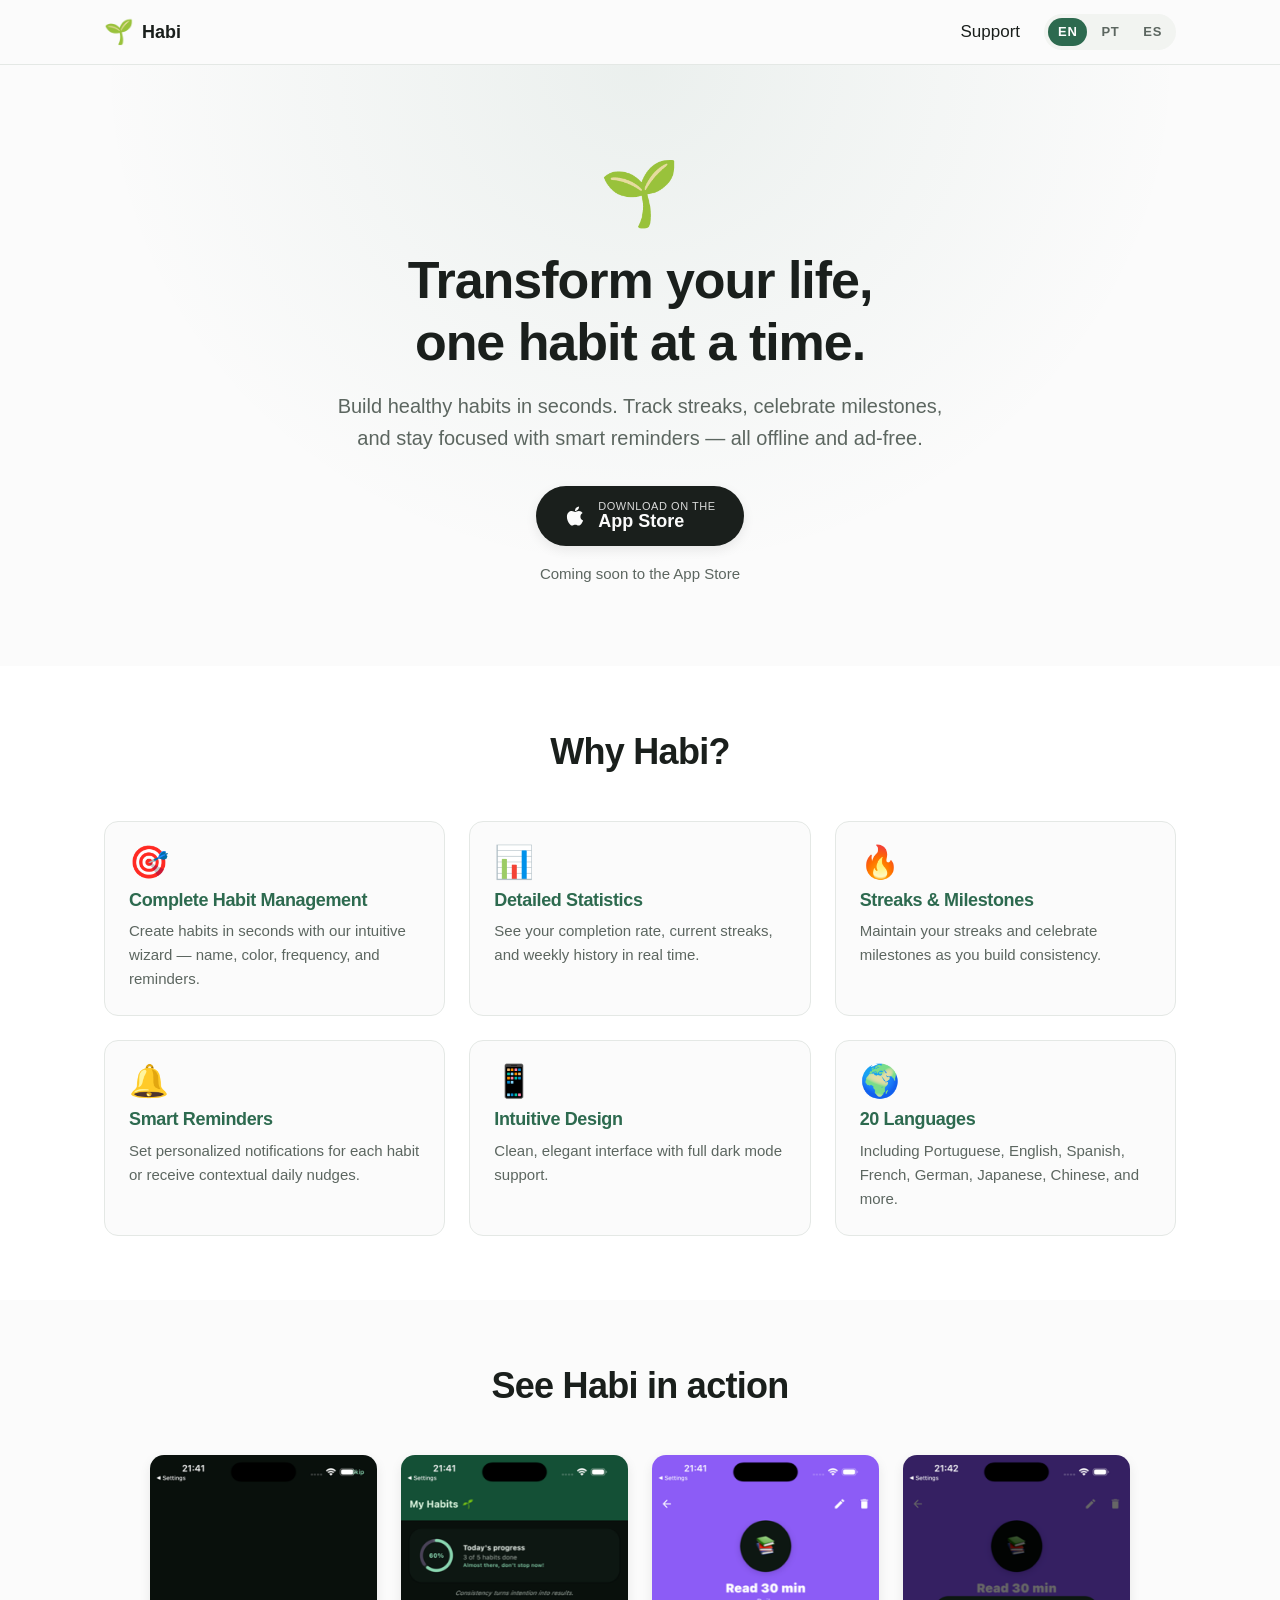
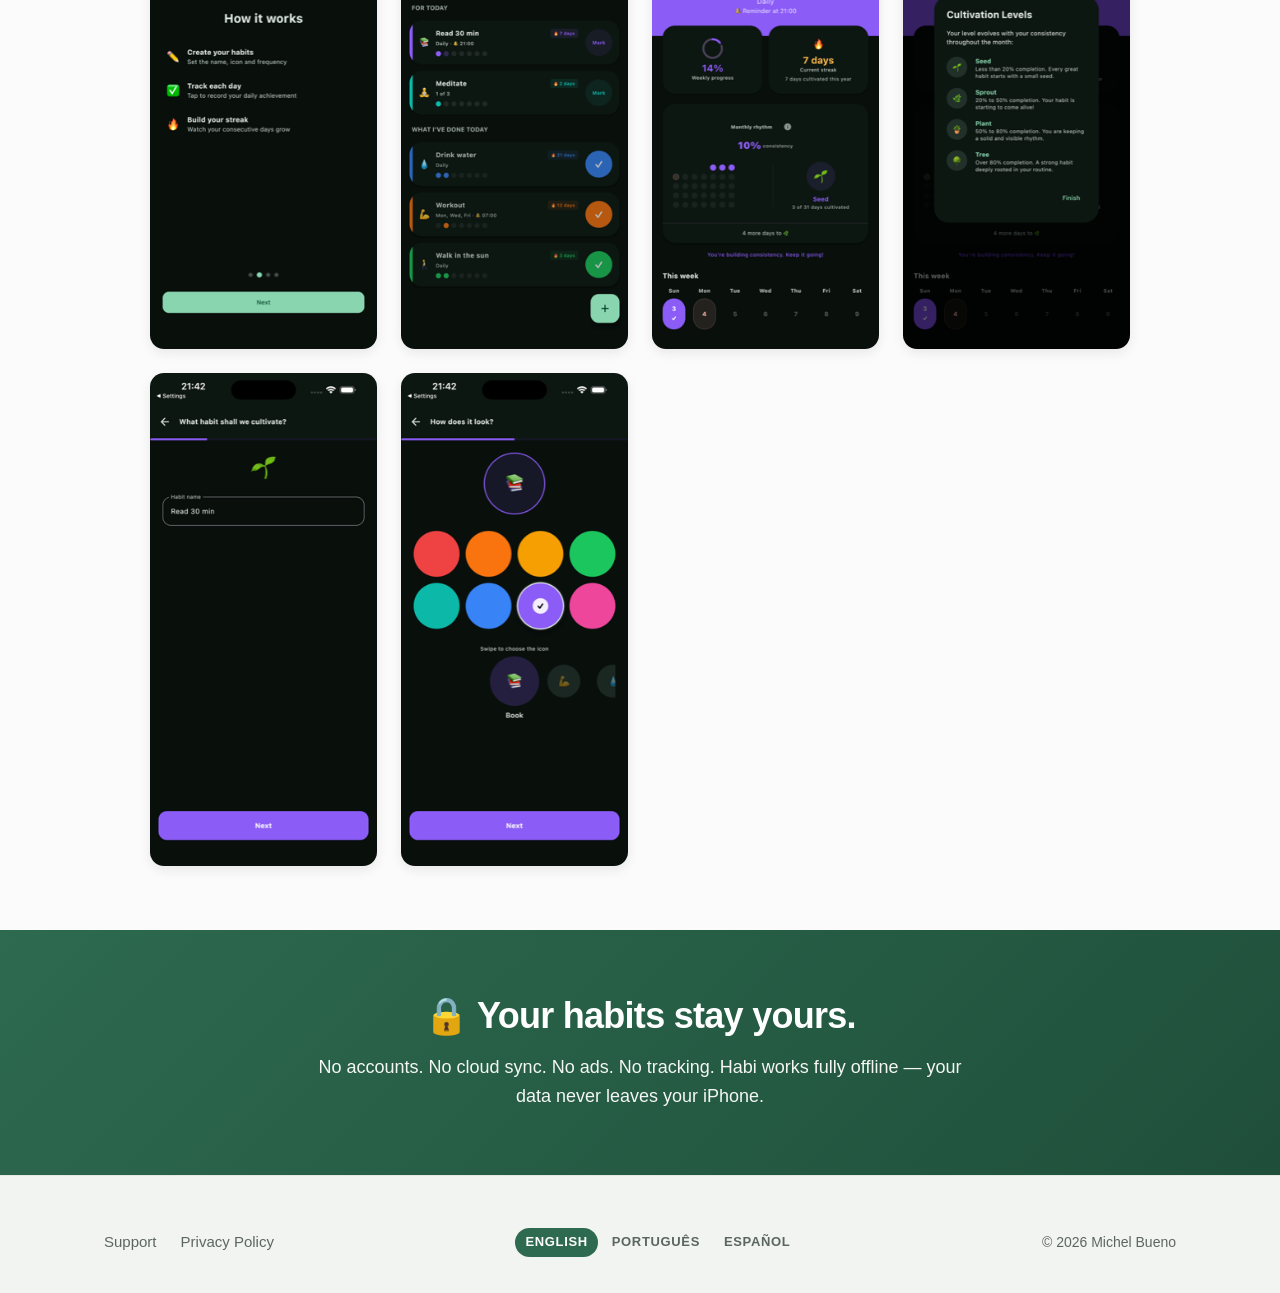
==== index.html @ 9d189301 "Initial release: Habi marketing and support site Static multilingual site (EN default, PT, ES) servi" ====
<!DOCTYPE html>
<html lang="en">
<head>
  <meta charset="utf-8">
  <title>Habi</title>
  <meta name="viewport" content="width=device-width, initial-scale=1">
  <meta name="description" content="Habi — Build healthy habits, one day at a time.">
  <meta name="theme-color" content="#2D6A4F">
  <link rel="icon" type="image/png" href="./assets/img/favicon.png">
  <link rel="apple-touch-icon" href="./assets/img/apple-touch-icon.png">
  <link rel="alternate" hreflang="en" href="https://michelbueno.github.io/habi-app/en/">
  <link rel="alternate" hreflang="pt" href="https://michelbueno.github.io/habi-app/pt/">
  <link rel="alternate" hreflang="es" href="https://michelbueno.github.io/habi-app/es/">
  <link rel="alternate" hreflang="x-default" href="https://michelbueno.github.io/habi-app/en/">
  <meta http-equiv="refresh" content="0; url=./en/">
  <script>
    (function () {
      try {
        var lang = (navigator.language || navigator.userLanguage || 'en').toLowerCase();
        var target = 'en';
        if (lang.indexOf('pt') === 0) target = 'pt';
        else if (lang.indexOf('es') === 0) target = 'es';
        window.location.replace('./' + target + '/');
      } catch (e) {
        window.location.replace('./en/');
      }
    })();
  </script>
  <style>
    body {
      margin: 0;
      min-height: 100vh;
      display: flex;
      align-items: center;
      justify-content: center;
      font-family: -apple-system, BlinkMacSystemFont, "Segoe UI", Roboto, sans-serif;
      background: #FBFBFB;
      color: #1A1F1C;
      text-align: center;
      padding: 2rem;
    }
    @media (prefers-color-scheme: dark) {
      body { background: #0F1411; color: #F0F2F0; }
    }
    .emoji { font-size: 3rem; margin-bottom: 1rem; }
    h1 { font-size: 1.5rem; margin: 0 0 0.5rem; }
    p { color: #5C6660; margin: 0 0 2rem; }
    .links a {
      display: inline-block;
      margin: 0 0.5rem;
      padding: 8px 16px;
      color: #2D6A4F;
      text-decoration: none;
      font-weight: 600;
      border: 1px solid #2D6A4F;
      border-radius: 999px;
    }
    .links a:hover { background: #2D6A4F; color: #fff; }
  </style>
</head>
<body>
  <div>
    <div class="emoji" aria-hidden="true">🌱</div>
    <h1>Habi</h1>
    <p>Redirecting to your language…</p>
    <div class="links">
      <a href="./en/">English</a>
      <a href="./pt/">Português</a>
      <a href="./es/">Español</a>
    </div>
  </div>
</body>
</html>
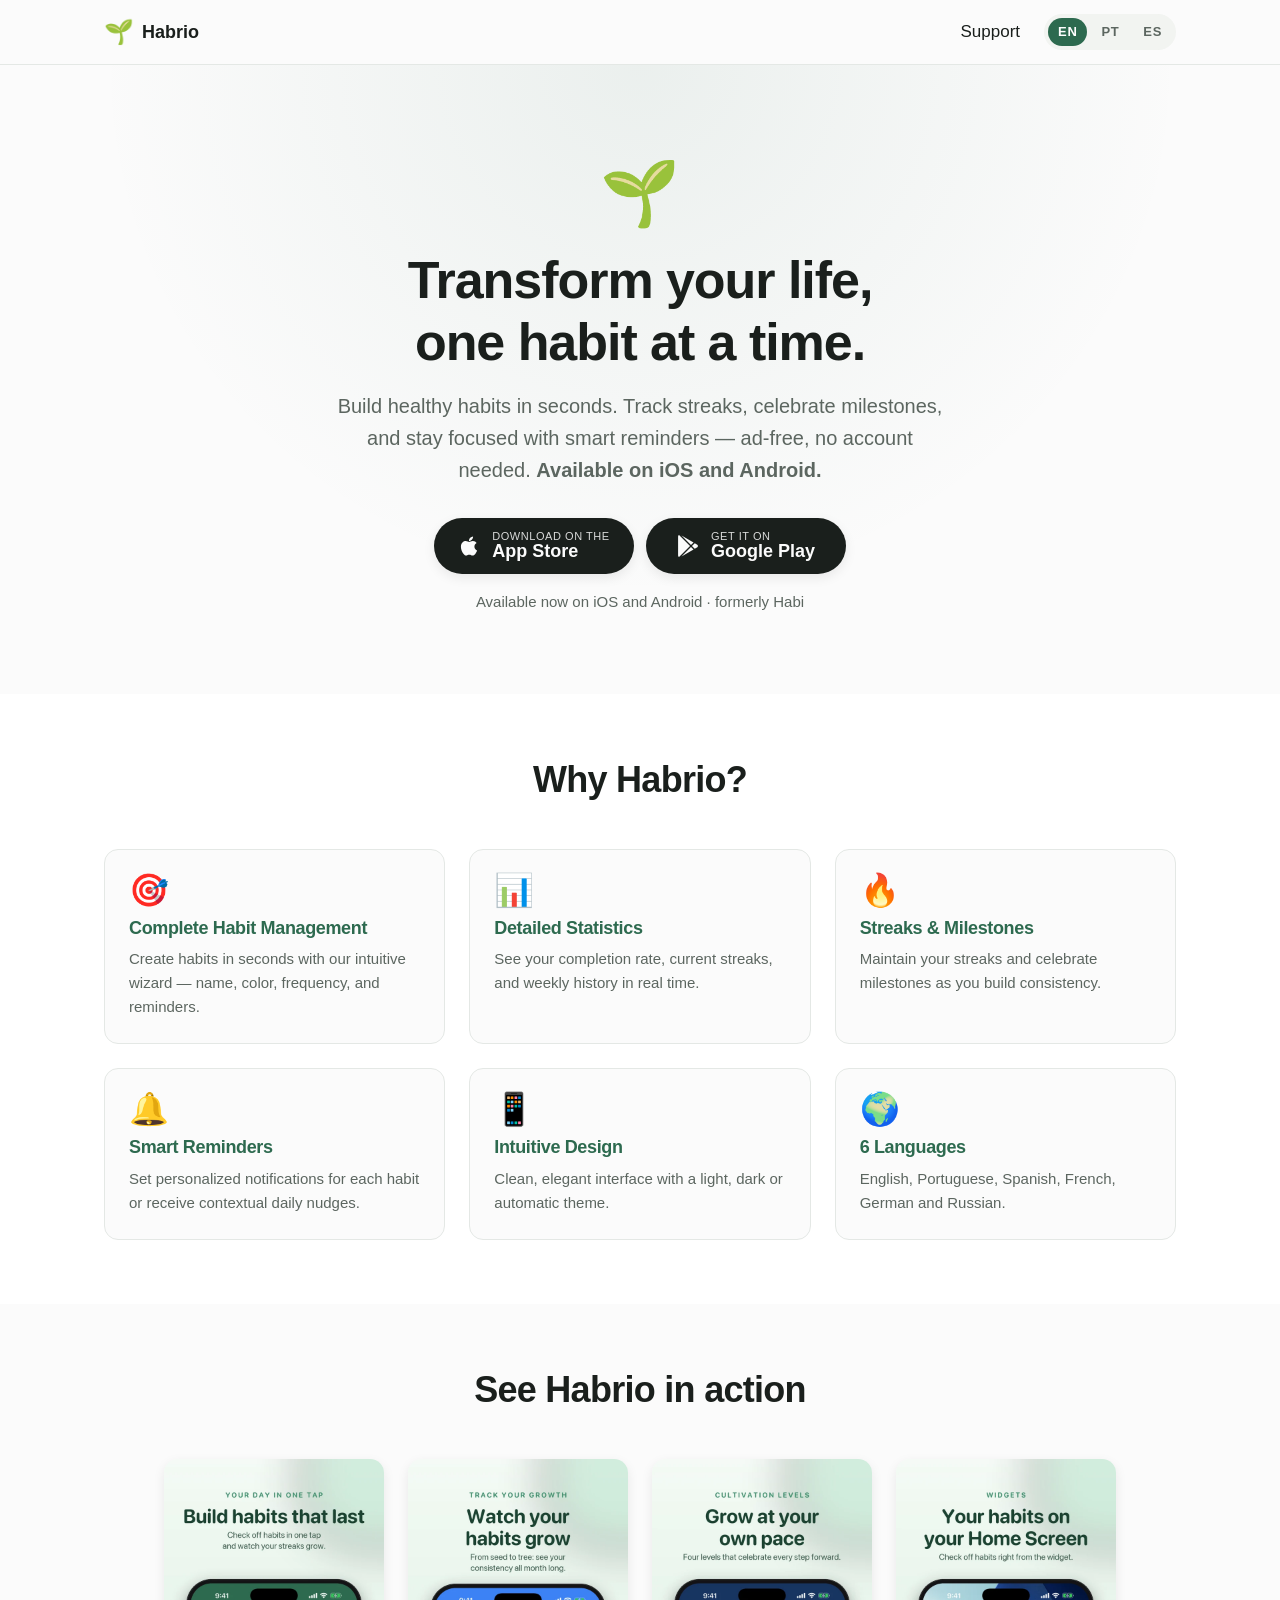
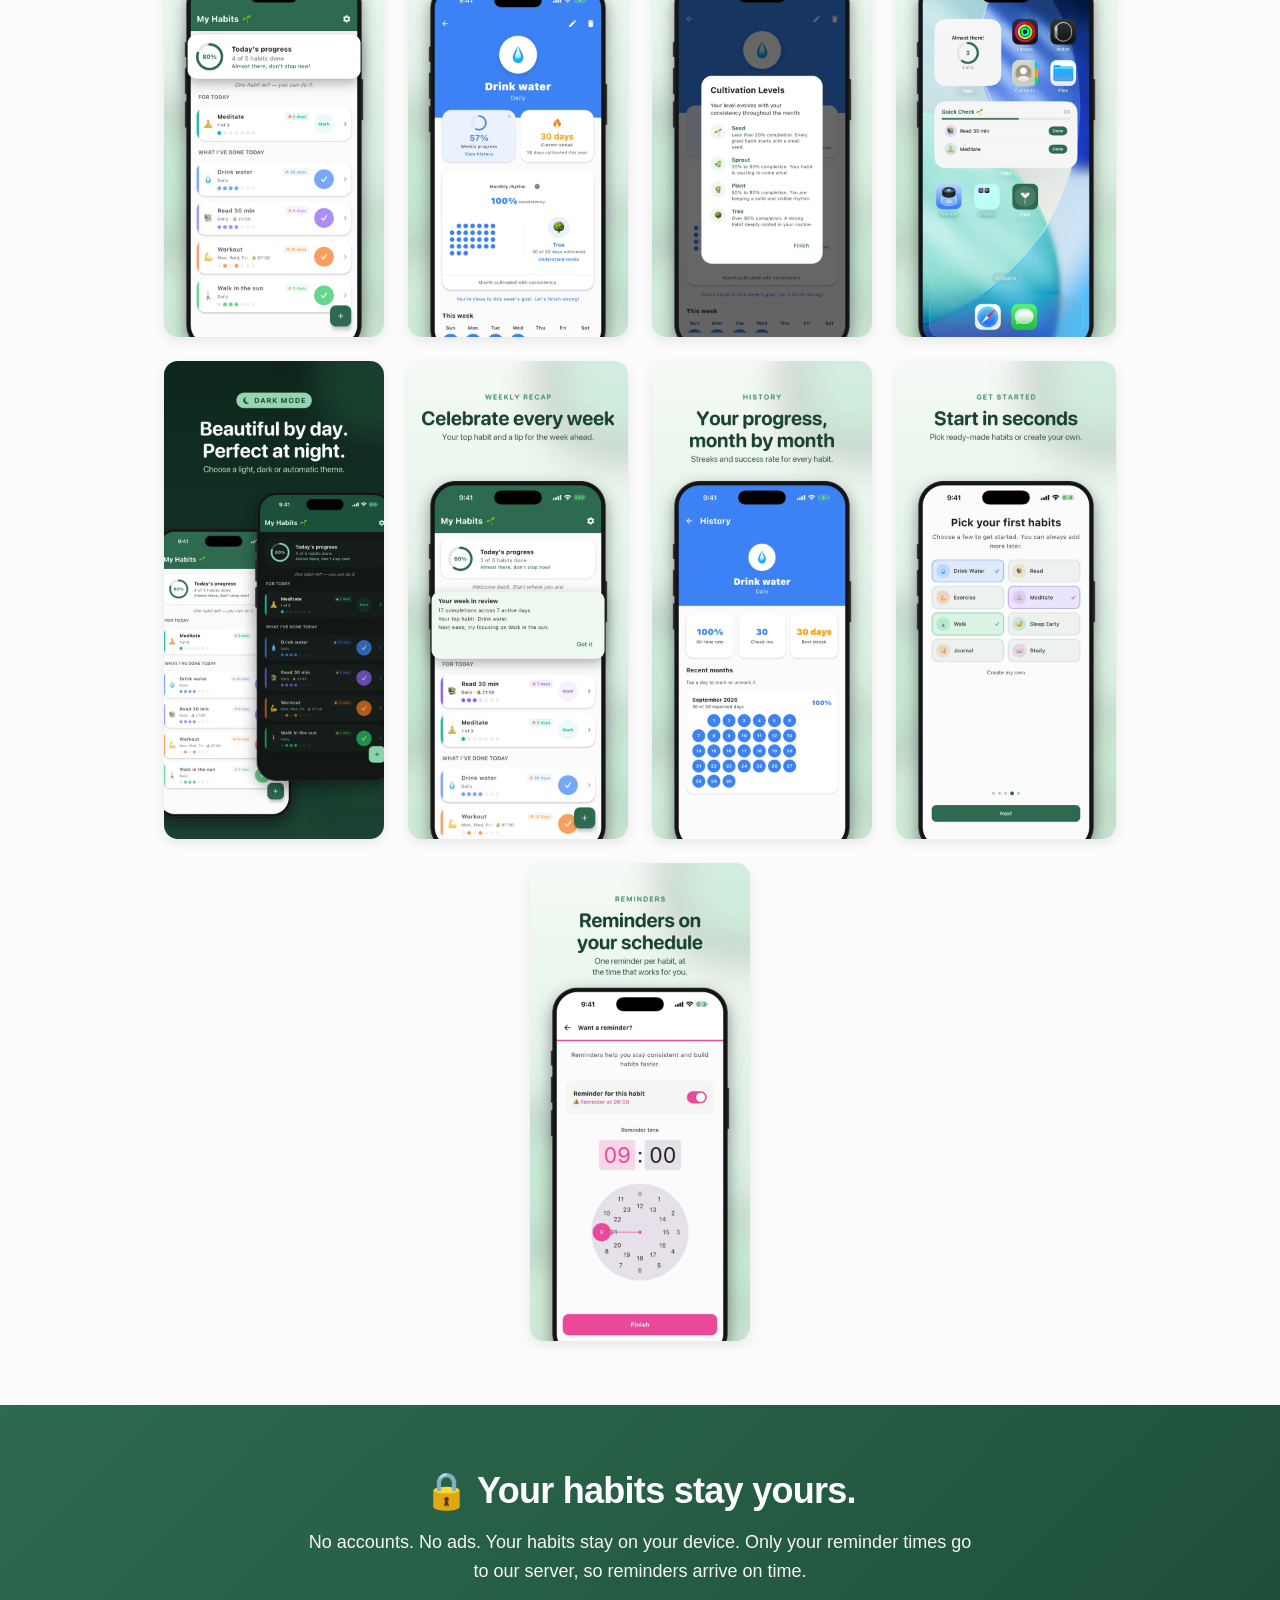
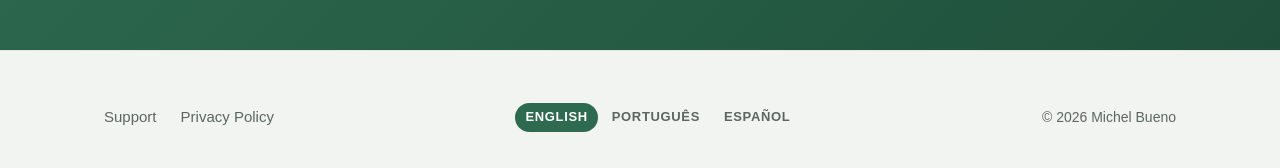
==== commit 6a98f32c: "Rename the site from Habi to Habrio with the new fern icon - Every page says Habrio. Page and Open G" ====
--- a/index.html
+++ b/index.html
@@ -2,9 +2,9 @@
 <html lang="en">
 <head>
   <meta charset="utf-8">
-  <title>Habi</title>
+  <title>Habrio</title>
   <meta name="viewport" content="width=device-width, initial-scale=1">
-  <meta name="description" content="Habi — Build healthy habits, one day at a time.">
+  <meta name="description" content="Habrio — Build healthy habits, one day at a time.">
   <meta name="theme-color" content="#2D6A4F">
   <link rel="icon" type="image/png" href="./assets/img/favicon.png">
   <link rel="apple-touch-icon" href="./assets/img/apple-touch-icon.png">
@@ -61,7 +61,7 @@
 <body>
   <div>
     <div class="emoji" aria-hidden="true">🌱</div>
-    <h1>Habi</h1>
+    <h1>Habrio</h1>
     <p>Redirecting to your language…</p>
     <div class="links">
       <a href="./en/">English</a>
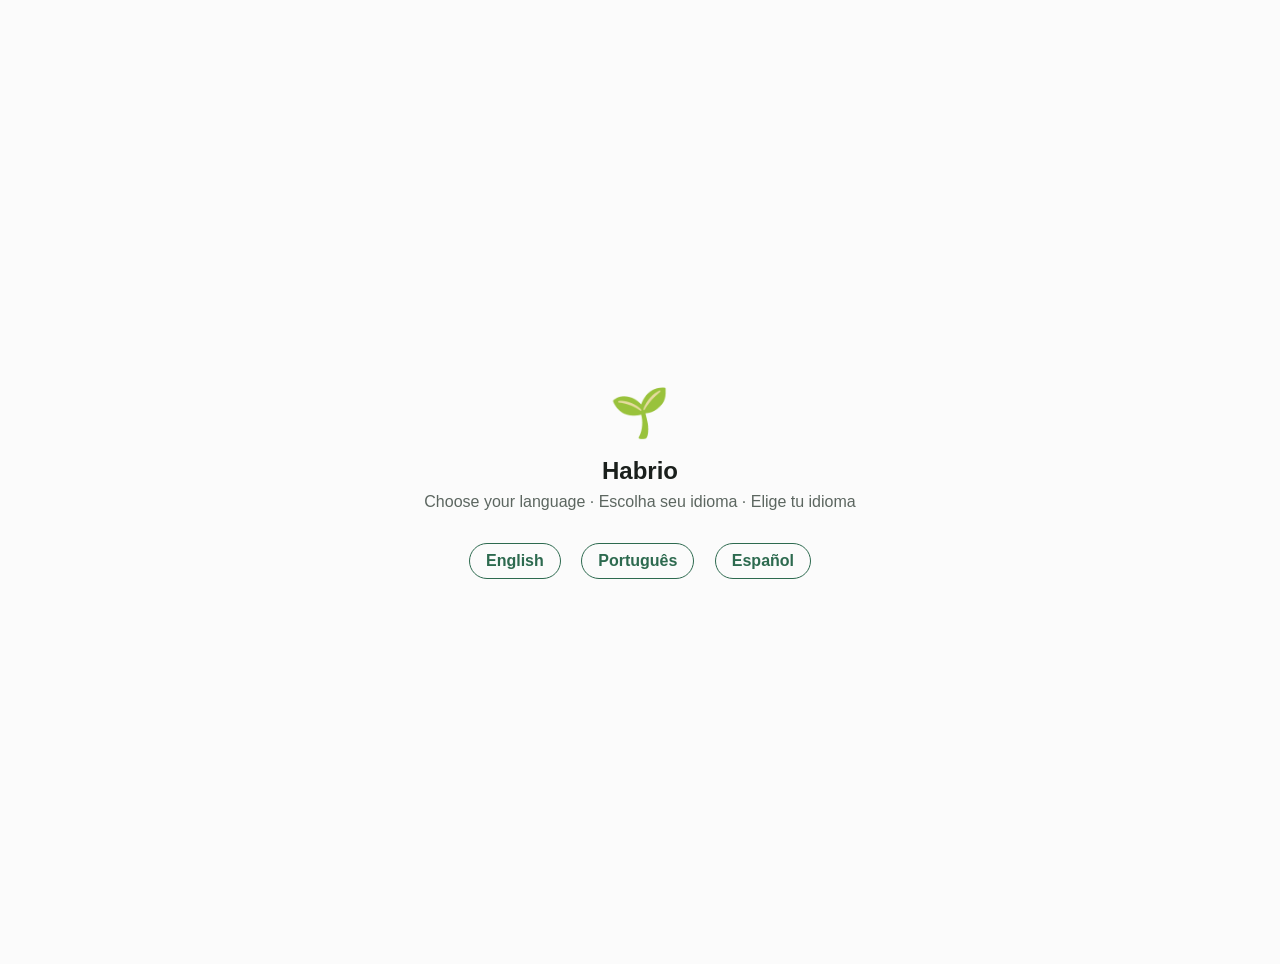
==== commit 9c2e52a2: "Stop redirecting the root page by browser language The root page sent visitors to /en/, /pt/ or /es/" ====
--- a/index.html
+++ b/index.html
@@ -12,20 +12,6 @@
   <link rel="alternate" hreflang="pt" href="https://michelbueno.github.io/habi-app/pt/">
   <link rel="alternate" hreflang="es" href="https://michelbueno.github.io/habi-app/es/">
   <link rel="alternate" hreflang="x-default" href="https://michelbueno.github.io/habi-app/en/">
-  <meta http-equiv="refresh" content="0; url=./en/">
-  <script>
-    (function () {
-      try {
-        var lang = (navigator.language || navigator.userLanguage || 'en').toLowerCase();
-        var target = 'en';
-        if (lang.indexOf('pt') === 0) target = 'pt';
-        else if (lang.indexOf('es') === 0) target = 'es';
-        window.location.replace('./' + target + '/');
-      } catch (e) {
-        window.location.replace('./en/');
-      }
-    })();
-  </script>
   <style>
     body {
       margin: 0;
@@ -62,7 +48,7 @@
   <div>
     <div class="emoji" aria-hidden="true">🌱</div>
     <h1>Habrio</h1>
-    <p>Redirecting to your language…</p>
+    <p>Choose your language · Escolha seu idioma · Elige tu idioma</p>
     <div class="links">
       <a href="./en/">English</a>
       <a href="./pt/">Português</a>
